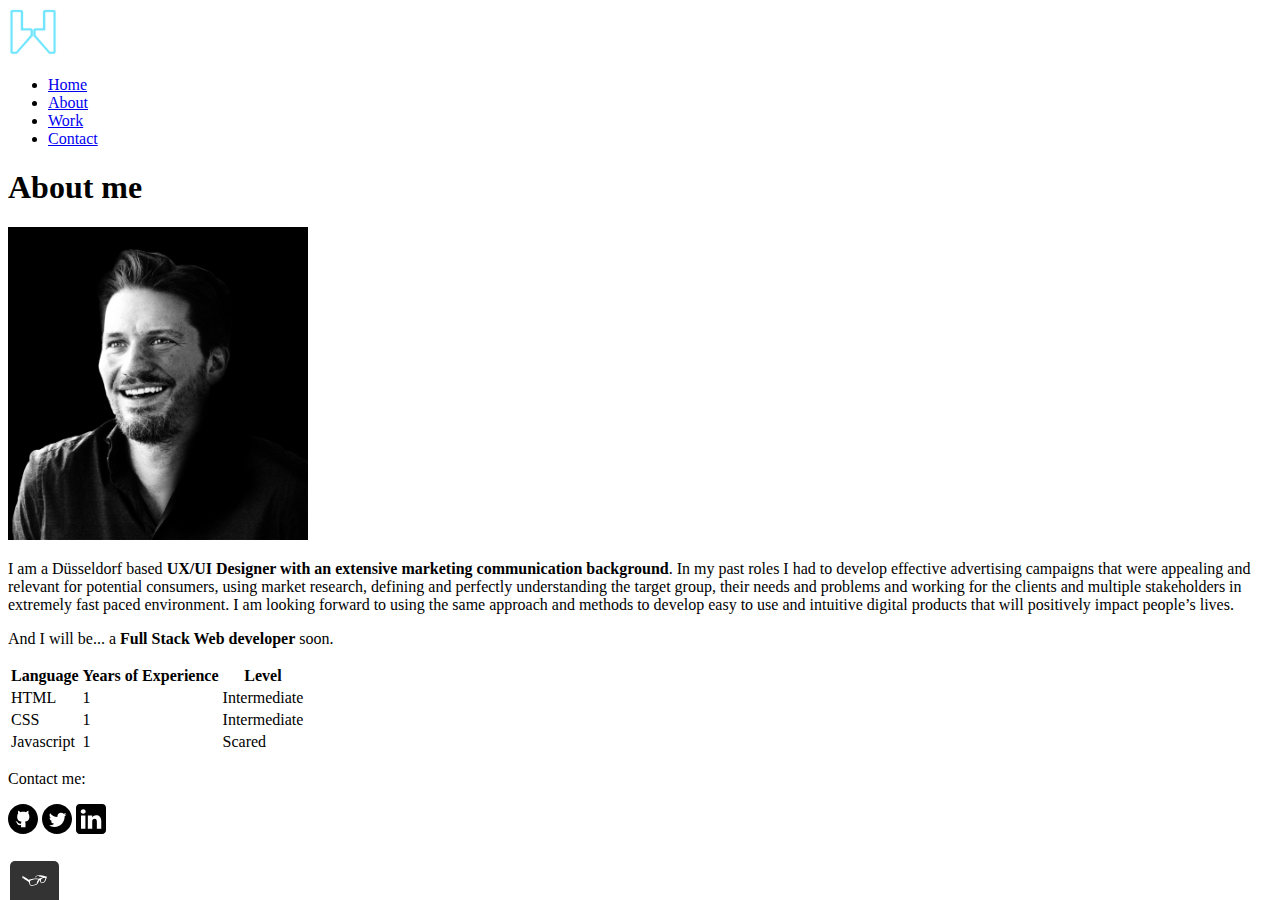
==== about.html @ d33e07f3 "css sheet" ====
<!DOCTYPE html>
<html lang="en" dir="ltr">

<head>
  <meta charset="utf-8">
  <link rel="stylesheet" type="txt/css" href="https://cdnjs.cloudflare.com/ajax/libs/normalize/8.0.1/normalize.min.css">
  <link rel="preconnect" href="https://fonts.gstatic.com" crossorigin>
  <link href="https://fonts.googleapis.com/css2?family=Manrope:wght@200;300;400;500;600;700;800&display=swap" rel="stylesheet">
  <link rel="shortcut icon" type="image/ico" href="img/favicon.ico">
  <link rel="stylesheet" type="txt/css" href="css/styles.css">
  <link rel="preconnect" href="https://fonts.googleapis.com">
  <title>About me</title>
</head>

<body>
  <header>
    <a href="index.html">
      <img src="img/logo-w.svg" width="50px" alt="wojtek's logo, click to home">
    </a>
    <nav>
      <ul role="menubar">
        <li role="presentation">
          <a href="#" role="menuitem">Home</a>
        </li>
        <li role="presentation">
          <a href="about.html" role="menuitem">About</a>
        </li>
        <li role="presentation">
          <a href="#">Work</a>
        </li>
        <li role="presentation">
          <a href="contact.html" role="menuitem">Contact</a>
        </li>
      </ul>
    </nav>
  </header>
  <main>
    <h1>About me</h1>
    <img src="img/profile@2.jpg" width=300px alt="wojtek's low key profilw picture">
    <p> I am a Düsseldorf based <b> UX/UI Designer with an extensive marketing communication background</b>. In my past roles I had to develop effective advertising campaigns that were appealing and
      relevant for potential
      consumers, using market research, defining and perfectly understanding the target group, their needs and problems and working for the clients and multiple stakeholders in extremely fast paced environment. I am looking forward to using
      the same approach and
      methods to develop easy to use and intuitive digital products that will positively impact people’s lives.
    </p>
    <p>And I will be... a <b>Full Stack Web developer</b> soon.</p>
    <table>
      <thead>
        <tr>
          <th>Language</th>
          <th>Years of Experience</th>
          <th>Level</th>
        </tr>
      </thead>
      <tbody>
        <tr>
          <td>HTML</td>
          <td>1</td>
          <td>Intermediate</td>
        </tr>
        <tr>
          <td>CSS</td>
          <td>1</td>
          <td>Intermediate</td>
        </tr>
        <tr>
          <td>Javascript</td>
          <td>1</td>
          <td>Scared</td>
        </tr>
      </tbody>
    </table>
  </main>
  <footer>
    <p>Contact me:</p>
    <a href="https://github.com/wojtek-lukowski" target="_blank"><svg width="30px" heigth="30px" enable-background="new 0 0 32 32" version="1.1" viewBox="0 0 32 32" xml:space="preserve" xmlns="http://www.w3.org/2000/svg"
        xmlns:xlink="http://www.w3.org/1999/xlink">
        <g id="OUTLINE_copy_2">
          <g>
            <path
              d="M16,0C7.163,0,0,7.163,0,16c0,8.837,7.164,16,16,16c8.837,0,16-7.163,16-16C32,7.163,24.837,0,16,0z M18.067,18.96    c0.333,0.289,0.592,1.308,0.592,1.776v4.144h-2.365h-2.368c0,0,0.007-1.405,0-2.368c-3.24,0.697-4.144-1.776-4.144-1.776    C9.19,19.552,8.598,18.96,8.598,18.96c-1.184-0.703,0-0.592,0-0.592c1.184,0,1.776,1.184,1.776,1.184    c1.039,1.764,2.888,1.48,3.552,1.184c0-0.592,0.259-1.487,0.592-1.776c-2.586-0.291-4.738-1.776-4.738-4.736    c0-2.96,0.594-3.552,1.186-4.144c-0.12-0.292-0.615-1.37,0.018-2.96c0,0,1.163,0,2.347,1.776c0.587-0.587,2.368-0.592,2.961-0.592    c0.591,0,2.373,0.005,2.959,0.592c1.184-1.776,2.35-1.776,2.35-1.776c0.633,1.59,0.138,2.668,0.018,2.96    c0.592,0.592,1.184,1.184,1.184,4.144C22.804,17.184,20.654,18.669,18.067,18.96z" />
          </g>
        </g>
      </svg></a>
    <a href="https://twitter.com/wojtek_lukowski" target="_blank"><svg width="30px" heigth="30px" style="fill-rule:evenodd;clip-rule:evenodd;stroke-linejoin:round;stroke-miterlimit:2;" version="1.1" viewBox="0 0 512 512" width="100%"
        xml:space="preserve" xmlns="http://www.w3.org/2000/svg" xmlns:serif="http://www.serif.com/" xmlns:xlink="http://www.w3.org/1999/xlink">
        <path
          d="M256,0c141.29,0 256,114.71 256,256c0,141.29 -114.71,256 -256,256c-141.29,0 -256,-114.71 -256,-256c0,-141.29 114.71,-256 256,-256Zm-45.091,392.158c113.283,0 175.224,-93.87 175.224,-175.223c0,-2.682 0,-5.364 -0.128,-7.919c12.005,-8.684 22.478,-19.54 30.779,-31.928c-10.983,4.853 -22.861,8.174 -35.377,9.706c12.772,-7.663 22.478,-19.668 27.076,-34.099c-11.878,7.024 -25.032,12.132 -39.081,14.942c-11.239,-12.005 -27.203,-19.412 -44.955,-19.412c-33.972,0 -61.558,27.586 -61.558,61.558c0,4.853 0.511,9.578 1.66,14.048c-51.213,-2.554 -96.552,-27.075 -126.947,-64.368c-5.237,9.068 -8.302,19.668 -8.302,30.907c0,21.328 10.856,40.23 27.459,51.213c-10.09,-0.255 -19.541,-3.065 -27.842,-7.662l0,0.766c0,29.885 21.2,54.661 49.425,60.409c-5.108,1.404 -10.6,2.171 -16.219,2.171c-3.96,0 -7.791,-0.383 -11.622,-1.15c7.79,24.521 30.523,42.274 57.471,42.784c-21.073,16.476 -47.637,26.31 -76.501,26.31c-4.981,0 -9.834,-0.256 -14.687,-0.894c26.948,17.624 59.387,27.841 94.125,27.841Z" />
      </svg></a>
    <a href="https://www.linkedin.com/in/wojciechlukowski/" target="_blank"><svg width="30px" heigth="30px" style="fill-rule:evenodd;clip-rule:evenodd;stroke-linejoin:round;stroke-miterlimit:2;" version="1.1" viewBox="0 0 512 512" width="100%"
        xml:space="preserve" xmlns="http://www.w3.org/2000/svg" xmlns:serif="http://www.serif.com/" xmlns:xlink="http://www.w3.org/1999/xlink">
        <path
          d="M449.446,0c34.525,0 62.554,28.03 62.554,62.554l0,386.892c0,34.524 -28.03,62.554 -62.554,62.554l-386.892,0c-34.524,0 -62.554,-28.03 -62.554,-62.554l0,-386.892c0,-34.524 28.029,-62.554 62.554,-62.554l386.892,0Zm-288.985,423.278l0,-225.717l-75.04,0l0,225.717l75.04,0Zm270.539,0l0,-129.439c0,-69.333 -37.018,-101.586 -86.381,-101.586c-39.804,0 -57.634,21.891 -67.617,37.266l0,-31.958l-75.021,0c0.995,21.181 0,225.717 0,225.717l75.02,0l0,-126.056c0,-6.748 0.486,-13.492 2.474,-18.315c5.414,-13.475 17.767,-27.434 38.494,-27.434c27.135,0 38.007,20.707 38.007,51.037l0,120.768l75.024,0Zm-307.552,-334.556c-25.674,0 -42.448,16.879 -42.448,39.002c0,21.658 16.264,39.002 41.455,39.002l0.484,0c26.165,0 42.452,-17.344 42.452,-39.002c-0.485,-22.092 -16.241,-38.954 -41.943,-39.002Z" />
  </footer>
  <script src="js/tota11y.min.js"></script>
</body>

</html>
---- css/styles.css ----
body {
  background-color: #0B192E;
  font-family: Manrope, sans-serif;
  font-size: 16px;
  font-weight: 300;
}
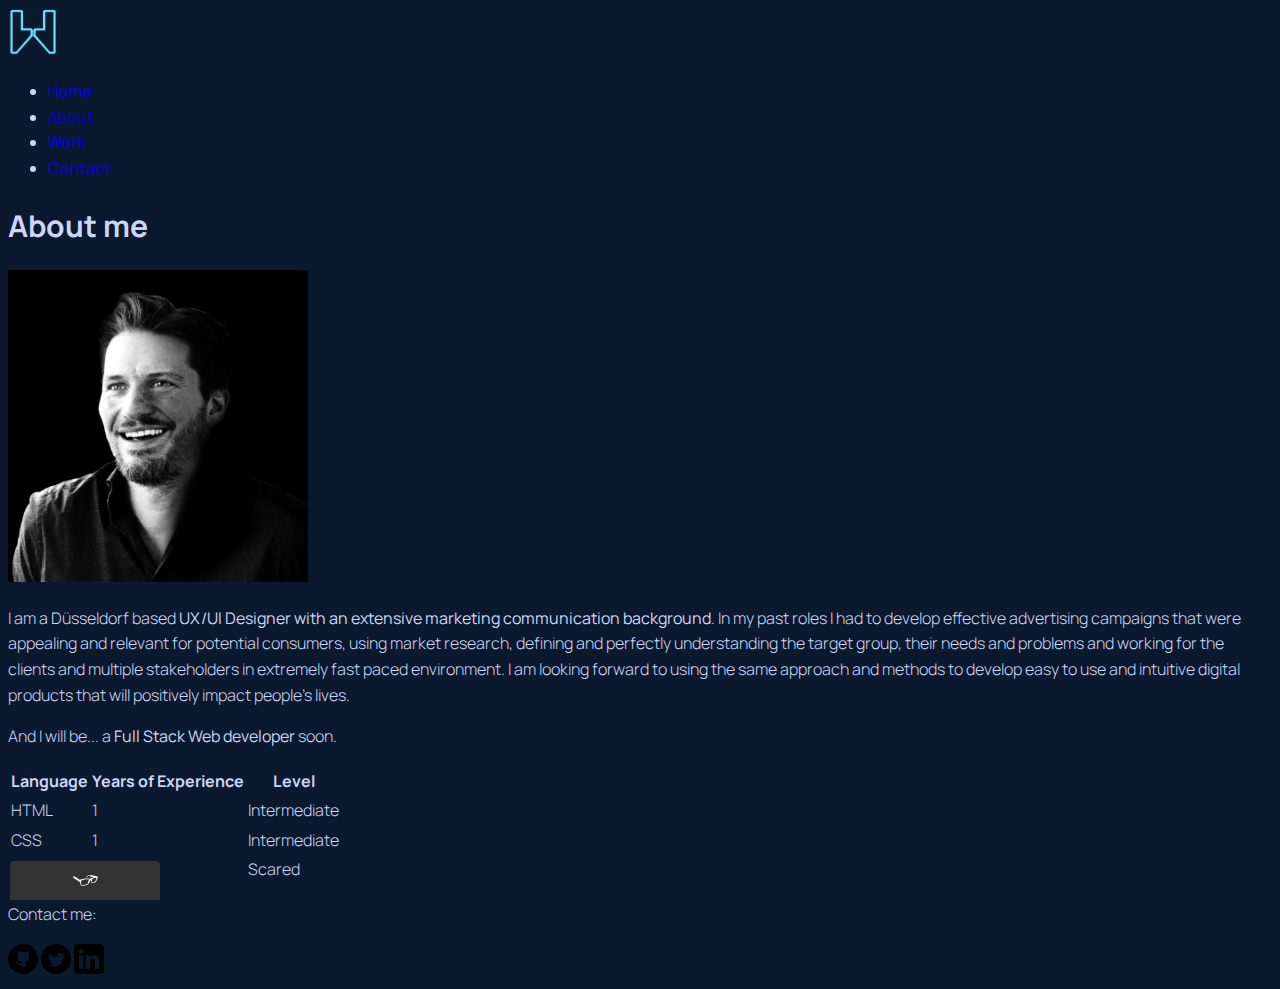
==== commit 58169fa1: "Task5" ====
--- a/about.html
+++ b/about.html
@@ -3,13 +3,12 @@
 
 <head>
   <meta charset="utf-8">
+  <title>Intro to Frontend Development</title>
   <link rel="stylesheet" type="txt/css" href="https://cdnjs.cloudflare.com/ajax/libs/normalize/8.0.1/normalize.min.css">
   <link rel="preconnect" href="https://fonts.gstatic.com" crossorigin>
   <link href="https://fonts.googleapis.com/css2?family=Manrope:wght@200;300;400;500;600;700;800&display=swap" rel="stylesheet">
   <link rel="shortcut icon" type="image/ico" href="img/favicon.ico">
-  <link rel="stylesheet" type="txt/css" href="css/styles.css">
-  <link rel="preconnect" href="https://fonts.googleapis.com">
-  <title>About me</title>
+  <link rel="stylesheet" href="css/style.css">
 </head>
 
 <body>
@@ -18,18 +17,18 @@
       <img src="img/logo-w.svg" width="50px" alt="wojtek's logo, click to home">
     </a>
     <nav>
-      <ul role="menubar">
+      <ul class="navigation-list" role="menubar">
         <li role="presentation">
-          <a href="#" role="menuitem">Home</a>
+          <a class="navigation-list_item" href="index.html" role="menuitem">Home</a>
         </li>
         <li role="presentation">
-          <a href="about.html" role="menuitem">About</a>
+          <a class="navigation-list_item navigation-list_item--active"href="about.html" role="menuitem">About</a>
         </li>
         <li role="presentation">
-          <a href="#">Work</a>
+          <a class="navigation-list_item"href="#">Work</a>
         </li>
         <li role="presentation">
-          <a href="contact.html" role="menuitem">Contact</a>
+          <a class="navigation-list_item"href="contact.html" role="menuitem">Contact</a>
         </li>
       </ul>
     </nav>
--- a/css/style.css
+++ b/css/style.css
@@ -0,0 +1,116 @@
+/*
+background: #0B192E;
+font: #CDD7F5;
+neon: #6CE4FE;
+*/
+
+body {
+  background-color: #0B192E;
+  font-family: Manrope, sans-serif;
+  font-size: 16px;
+  font-weight: 300;
+  line-height: 1.6;
+  color: #CDD7F5;
+}
+
+h1 {
+  font-size: 30px;
+  font-weight: 700;
+}
+
+h2 {
+  font-size: 24px;
+  font-weight: 600;
+}
+
+h3 {
+  font-size: 18px;
+  font-weight: 600;
+}
+
+a {
+  text-decoration: none;
+  font-weight: 500;
+}
+
+a:visited {
+  color: #CDD7F5;
+  text-decoration: none;
+}
+
+a:hover, a:focus {
+  color: #6CE4FE;
+  text-decoration: underline;
+  transition-duration: 0.2s;
+  transition-property: color;
+}
+
+a:active {
+  opacity: 80%;
+}
+
+button,
+button:visited {
+  font-family: 'Manrope', sans-serif;
+  font-size: 16px;
+  font-weight: 600;
+  min-width: 150px;
+  text-align: center;
+  color: #6CE4FE;
+  background-color: #0B192E;
+  padding: 10px;
+  border-radius: 3px;
+  border: 1px solid #6CE4FE;
+  transition-duration: 0.2s;
+  transition-property: opacity;
+}
+
+button:hover,
+button:focus,
+button.active {
+  background-color: #121F31;
+  opacity: 80%;
+  text-decoration: none;
+}
+
+.secondary_button {
+  color: #CDD7F5;
+  border: 1px solid #CDD7F5;
+}
+
+.navigation-list_item--active {
+  text-decoration: none;
+  opacity: 80%;
+}
+
+a.navigation-list_item--active {
+  text-decoration: none;
+}
+
+a.navigation-list_item--active:hover {
+color: #CDD7F5;
+opacity: 80%;
+}
+
+input, textarea {
+  font-family: 'Manrope', sans-serif;
+  font-size: 16px;
+  font-weight: 600;
+  min-width: 150px;
+  text-align: center;
+  color: #6CE4FE;
+  background-color: #0B192E;
+  padding: 10px;
+  border-radius: 3px;
+  border: 1px solid #6CE4FE;
+  transition-duration: 0.2s;
+  transition-property: opacity;
+}
+
+input, textarea:hover,
+input, textarea:focus,
+input, textarea.active {
+  background-color: #121F31;
+  opacity: 80%;
+  text-decoration: none;
+}
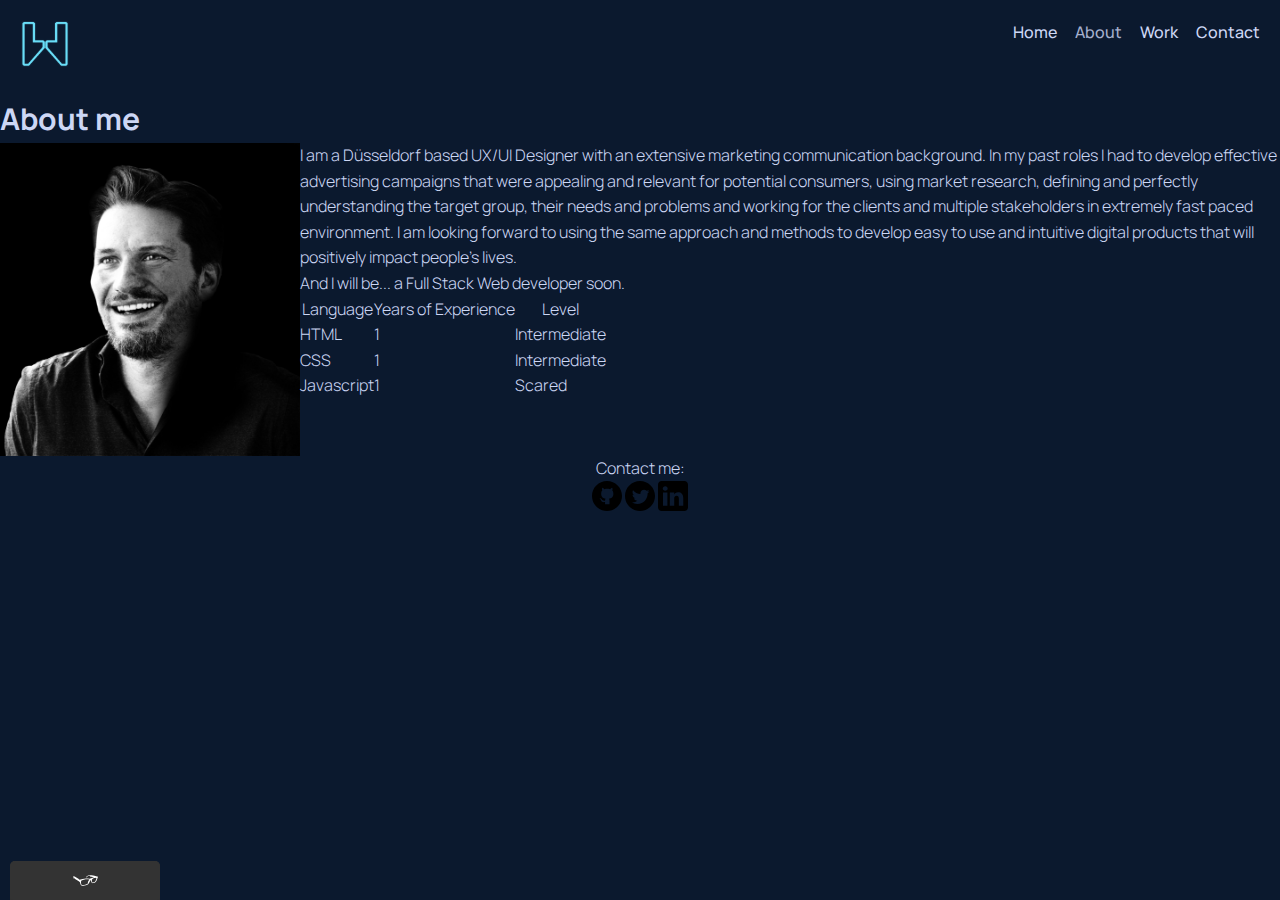
==== commit 2a2679a5: "task6" ====
--- a/about.html
+++ b/about.html
@@ -12,37 +12,37 @@
 </head>
 
 <body>
-  <header>
+  <header class="page-header">
     <a href="index.html">
-      <img src="img/logo-w.svg" width="50px" alt="wojtek's logo, click to home">
+      <img src="img/logo-w.svg" class="header-logo page-header_item" alt="wojtek's logo, click to home">
     </a>
-    <nav>
+    <nav class="page-header_item">
       <ul class="navigation-list" role="menubar">
         <li role="presentation">
           <a class="navigation-list_item" href="index.html" role="menuitem">Home</a>
         </li>
         <li role="presentation">
-          <a class="navigation-list_item navigation-list_item--active"href="about.html" role="menuitem">About</a>
+          <a class="navigation-list_item  navigation-list_item--active" href="about.html" role="menuitem">About</a>
         </li>
         <li role="presentation">
-          <a class="navigation-list_item"href="#">Work</a>
+          <a class="navigation-list_item" href="work.html">Work</a>
         </li>
         <li role="presentation">
-          <a class="navigation-list_item"href="contact.html" role="menuitem">Contact</a>
+          <a class="navigation-list_item" href="contact.html" role="menuitem">Contact</a>
         </li>
       </ul>
     </nav>
   </header>
   <main>
     <h1>About me</h1>
-    <img src="img/profile@2.jpg" width=300px alt="wojtek's low key profilw picture">
-    <p> I am a Düsseldorf based <b> UX/UI Designer with an extensive marketing communication background</b>. In my past roles I had to develop effective advertising campaigns that were appealing and
-      relevant for potential
-      consumers, using market research, defining and perfectly understanding the target group, their needs and problems and working for the clients and multiple stakeholders in extremely fast paced environment. I am looking forward to using
-      the same approach and
-      methods to develop easy to use and intuitive digital products that will positively impact people’s lives.
-    </p>
-    <p>And I will be... a <b>Full Stack Web developer</b> soon.</p>
+      <img src="img/profile@2.jpg" class="about-image" alt="wojtek's low key profile picture">
+        <p> I am a Düsseldorf based <b> UX/UI Designer with an extensive marketing communication background</b>. In my past roles I had to develop effective advertising campaigns that were appealing and
+          relevant for potential
+          consumers, using market research, defining and perfectly understanding the target group, their needs and problems and working for the clients and multiple stakeholders in extremely fast paced environment. I am looking forward to using
+          the same approach and
+          methods to develop easy to use and intuitive digital products that will positively impact people’s lives.
+        </p>
+        <p>And I will be... a <b>Full Stack Web developer</b> soon.</p>
     <table>
       <thead>
         <tr>
@@ -70,26 +70,29 @@
       </tbody>
     </table>
   </main>
-  <footer>
+  <footer class="page-footer">
     <p>Contact me:</p>
-    <a href="https://github.com/wojtek-lukowski" target="_blank"><svg width="30px" heigth="30px" enable-background="new 0 0 32 32" version="1.1" viewBox="0 0 32 32" xml:space="preserve" xmlns="http://www.w3.org/2000/svg"
-        xmlns:xlink="http://www.w3.org/1999/xlink">
-        <g id="OUTLINE_copy_2">
-          <g>
-            <path
-              d="M16,0C7.163,0,0,7.163,0,16c0,8.837,7.164,16,16,16c8.837,0,16-7.163,16-16C32,7.163,24.837,0,16,0z M18.067,18.96    c0.333,0.289,0.592,1.308,0.592,1.776v4.144h-2.365h-2.368c0,0,0.007-1.405,0-2.368c-3.24,0.697-4.144-1.776-4.144-1.776    C9.19,19.552,8.598,18.96,8.598,18.96c-1.184-0.703,0-0.592,0-0.592c1.184,0,1.776,1.184,1.776,1.184    c1.039,1.764,2.888,1.48,3.552,1.184c0-0.592,0.259-1.487,0.592-1.776c-2.586-0.291-4.738-1.776-4.738-4.736    c0-2.96,0.594-3.552,1.186-4.144c-0.12-0.292-0.615-1.37,0.018-2.96c0,0,1.163,0,2.347,1.776c0.587-0.587,2.368-0.592,2.961-0.592    c0.591,0,2.373,0.005,2.959,0.592c1.184-1.776,2.35-1.776,2.35-1.776c0.633,1.59,0.138,2.668,0.018,2.96    c0.592,0.592,1.184,1.184,1.184,4.144C22.804,17.184,20.654,18.669,18.067,18.96z" />
+    <div class="social-media">
+      <a href="https://github.com/wojtek-lukowski" target="_blank"><svg width="30px" heigth="30px" enable-background="new 0 0 32 32" version="1.1" viewBox="0 0 32 32" xml:space="preserve" xmlns="http://www.w3.org/2000/svg"
+          xmlns:xlink="http://www.w3.org/1999/xlink">
+          <g id="OUTLINE_copy_2">
+            <g>
+              <path
+                d="M16,0C7.163,0,0,7.163,0,16c0,8.837,7.164,16,16,16c8.837,0,16-7.163,16-16C32,7.163,24.837,0,16,0z M18.067,18.96    c0.333,0.289,0.592,1.308,0.592,1.776v4.144h-2.365h-2.368c0,0,0.007-1.405,0-2.368c-3.24,0.697-4.144-1.776-4.144-1.776    C9.19,19.552,8.598,18.96,8.598,18.96c-1.184-0.703,0-0.592,0-0.592c1.184,0,1.776,1.184,1.776,1.184    c1.039,1.764,2.888,1.48,3.552,1.184c0-0.592,0.259-1.487,0.592-1.776c-2.586-0.291-4.738-1.776-4.738-4.736    c0-2.96,0.594-3.552,1.186-4.144c-0.12-0.292-0.615-1.37,0.018-2.96c0,0,1.163,0,2.347,1.776c0.587-0.587,2.368-0.592,2.961-0.592    c0.591,0,2.373,0.005,2.959,0.592c1.184-1.776,2.35-1.776,2.35-1.776c0.633,1.59,0.138,2.668,0.018,2.96    c0.592,0.592,1.184,1.184,1.184,4.144C22.804,17.184,20.654,18.669,18.067,18.96z" />
+            </g>
           </g>
-        </g>
-      </svg></a>
-    <a href="https://twitter.com/wojtek_lukowski" target="_blank"><svg width="30px" heigth="30px" style="fill-rule:evenodd;clip-rule:evenodd;stroke-linejoin:round;stroke-miterlimit:2;" version="1.1" viewBox="0 0 512 512" width="100%"
-        xml:space="preserve" xmlns="http://www.w3.org/2000/svg" xmlns:serif="http://www.serif.com/" xmlns:xlink="http://www.w3.org/1999/xlink">
-        <path
-          d="M256,0c141.29,0 256,114.71 256,256c0,141.29 -114.71,256 -256,256c-141.29,0 -256,-114.71 -256,-256c0,-141.29 114.71,-256 256,-256Zm-45.091,392.158c113.283,0 175.224,-93.87 175.224,-175.223c0,-2.682 0,-5.364 -0.128,-7.919c12.005,-8.684 22.478,-19.54 30.779,-31.928c-10.983,4.853 -22.861,8.174 -35.377,9.706c12.772,-7.663 22.478,-19.668 27.076,-34.099c-11.878,7.024 -25.032,12.132 -39.081,14.942c-11.239,-12.005 -27.203,-19.412 -44.955,-19.412c-33.972,0 -61.558,27.586 -61.558,61.558c0,4.853 0.511,9.578 1.66,14.048c-51.213,-2.554 -96.552,-27.075 -126.947,-64.368c-5.237,9.068 -8.302,19.668 -8.302,30.907c0,21.328 10.856,40.23 27.459,51.213c-10.09,-0.255 -19.541,-3.065 -27.842,-7.662l0,0.766c0,29.885 21.2,54.661 49.425,60.409c-5.108,1.404 -10.6,2.171 -16.219,2.171c-3.96,0 -7.791,-0.383 -11.622,-1.15c7.79,24.521 30.523,42.274 57.471,42.784c-21.073,16.476 -47.637,26.31 -76.501,26.31c-4.981,0 -9.834,-0.256 -14.687,-0.894c26.948,17.624 59.387,27.841 94.125,27.841Z" />
-      </svg></a>
-    <a href="https://www.linkedin.com/in/wojciechlukowski/" target="_blank"><svg width="30px" heigth="30px" style="fill-rule:evenodd;clip-rule:evenodd;stroke-linejoin:round;stroke-miterlimit:2;" version="1.1" viewBox="0 0 512 512" width="100%"
-        xml:space="preserve" xmlns="http://www.w3.org/2000/svg" xmlns:serif="http://www.serif.com/" xmlns:xlink="http://www.w3.org/1999/xlink">
-        <path
-          d="M449.446,0c34.525,0 62.554,28.03 62.554,62.554l0,386.892c0,34.524 -28.03,62.554 -62.554,62.554l-386.892,0c-34.524,0 -62.554,-28.03 -62.554,-62.554l0,-386.892c0,-34.524 28.029,-62.554 62.554,-62.554l386.892,0Zm-288.985,423.278l0,-225.717l-75.04,0l0,225.717l75.04,0Zm270.539,0l0,-129.439c0,-69.333 -37.018,-101.586 -86.381,-101.586c-39.804,0 -57.634,21.891 -67.617,37.266l0,-31.958l-75.021,0c0.995,21.181 0,225.717 0,225.717l75.02,0l0,-126.056c0,-6.748 0.486,-13.492 2.474,-18.315c5.414,-13.475 17.767,-27.434 38.494,-27.434c27.135,0 38.007,20.707 38.007,51.037l0,120.768l75.024,0Zm-307.552,-334.556c-25.674,0 -42.448,16.879 -42.448,39.002c0,21.658 16.264,39.002 41.455,39.002l0.484,0c26.165,0 42.452,-17.344 42.452,-39.002c-0.485,-22.092 -16.241,-38.954 -41.943,-39.002Z" />
+        </svg></a>
+      <a href="https://twitter.com/wojtek_lukowski" target="_blank"><svg width="30px" heigth="30px" style="fill-rule:evenodd;clip-rule:evenodd;stroke-linejoin:round;stroke-miterlimit:2;" version="1.1" viewBox="0 0 512 512" width="100%"
+          xml:space="preserve" xmlns="http://www.w3.org/2000/svg" xmlns:serif="http://www.serif.com/" xmlns:xlink="http://www.w3.org/1999/xlink">
+          <path
+            d="M256,0c141.29,0 256,114.71 256,256c0,141.29 -114.71,256 -256,256c-141.29,0 -256,-114.71 -256,-256c0,-141.29 114.71,-256 256,-256Zm-45.091,392.158c113.283,0 175.224,-93.87 175.224,-175.223c0,-2.682 0,-5.364 -0.128,-7.919c12.005,-8.684 22.478,-19.54 30.779,-31.928c-10.983,4.853 -22.861,8.174 -35.377,9.706c12.772,-7.663 22.478,-19.668 27.076,-34.099c-11.878,7.024 -25.032,12.132 -39.081,14.942c-11.239,-12.005 -27.203,-19.412 -44.955,-19.412c-33.972,0 -61.558,27.586 -61.558,61.558c0,4.853 0.511,9.578 1.66,14.048c-51.213,-2.554 -96.552,-27.075 -126.947,-64.368c-5.237,9.068 -8.302,19.668 -8.302,30.907c0,21.328 10.856,40.23 27.459,51.213c-10.09,-0.255 -19.541,-3.065 -27.842,-7.662l0,0.766c0,29.885 21.2,54.661 49.425,60.409c-5.108,1.404 -10.6,2.171 -16.219,2.171c-3.96,0 -7.791,-0.383 -11.622,-1.15c7.79,24.521 30.523,42.274 57.471,42.784c-21.073,16.476 -47.637,26.31 -76.501,26.31c-4.981,0 -9.834,-0.256 -14.687,-0.894c26.948,17.624 59.387,27.841 94.125,27.841Z" />
+        </svg></a>
+      <a href="https://www.linkedin.com/in/wojciechlukowski/" target="_blank"><svg width="30px" heigth="30px" style="fill-rule:evenodd;clip-rule:evenodd;stroke-linejoin:round;stroke-miterlimit:2;" version="1.1" viewBox="0 0 512 512" width="100%"
+          xml:space="preserve" xmlns="http://www.w3.org/2000/svg" xmlns:serif="http://www.serif.com/" xmlns:xlink="http://www.w3.org/1999/xlink">
+          <path
+            d="M449.446,0c34.525,0 62.554,28.03 62.554,62.554l0,386.892c0,34.524 -28.03,62.554 -62.554,62.554l-386.892,0c-34.524,0 -62.554,-28.03 -62.554,-62.554l0,-386.892c0,-34.524 28.029,-62.554 62.554,-62.554l386.892,0Zm-288.985,423.278l0,-225.717l-75.04,0l0,225.717l75.04,0Zm270.539,0l0,-129.439c0,-69.333 -37.018,-101.586 -86.381,-101.586c-39.804,0 -57.634,21.891 -67.617,37.266l0,-31.958l-75.021,0c0.995,21.181 0,225.717 0,225.717l75.02,0l0,-126.056c0,-6.748 0.486,-13.492 2.474,-18.315c5.414,-13.475 17.767,-27.434 38.494,-27.434c27.135,0 38.007,20.707 38.007,51.037l0,120.768l75.024,0Zm-307.552,-334.556c-25.674,0 -42.448,16.879 -42.448,39.002c0,21.658 16.264,39.002 41.455,39.002l0.484,0c26.165,0 42.452,-17.344 42.452,-39.002c-0.485,-22.092 -16.241,-38.954 -41.943,-39.002Z" />
+        </svg></a>
+    </div>
   </footer>
   <script src="js/tota11y.min.js"></script>
 </body>
--- a/css/style.css
+++ b/css/style.css
@@ -1,9 +1,65 @@
 /*
 background: #0B192E;
 font: #CDD7F5;
-neon: #6CE4FE;
+blue: #6CE4FE;
+green: #64ffda;
 */
-
+/* css reset */
+html, body, div, span, applet, object, iframe,
+h1, h2, h3, h4, h5, h6, p, blockquote, pre,
+a, abbr, acronym, address, big, cite, code,
+del, dfn, em, img, ins, kbd, q, s, samp,
+small, strike, strong, sub, sup, tt, var,
+b, u, i, center,
+dl, dt, dd, ol, ul, li,
+fieldset, form, label, legend,
+table, caption, tbody, tfoot, thead, tr, th, td,
+article, aside, canvas, details, embed,
+figure, figcaption, footer, header, hgroup,
+menu, nav, output, ruby, section, summary,
+time, mark, audio, video {
+  margin: 0;
+  padding: 0;
+  border: 0;
+  font-size: 100%;
+  font: inherit;
+  vertical-align: baseline;
+}
+
+/* HTML5 display-role reset for older browsers */
+article, aside, details, figcaption, figure,
+footer, header, hgroup, menu, nav, section {
+  display: block;
+}
+
+* {
+  box-sizing: border-box;
+}
+
+body {
+  line-height: 1;
+}
+
+ol, ul {
+  list-style: none;
+}
+
+blockquote, q {
+  quotes: none;
+}
+
+blockquote:before, blockquote:after,
+q:before, q:after {
+  content: '';
+  content: none;
+}
+
+table {
+  border-collapse: collapse;
+  border-spacing: 0;
+}
+
+/* end of css reset */
 body {
   background-color: #0B192E;
   font-family: Manrope, sans-serif;
@@ -29,8 +85,9 @@
 }
 
 a {
-  text-decoration: none;
+
   font-weight: 500;
+  color: #CDD7F5;
 }
 
 a:visited {
@@ -78,6 +135,10 @@
   border: 1px solid #CDD7F5;
 }
 
+a.navigation-list_item {
+  text-decoration: none;
+}
+
 .navigation-list_item--active {
   text-decoration: none;
   opacity: 80%;
@@ -88,8 +149,8 @@
 }
 
 a.navigation-list_item--active:hover {
-color: #CDD7F5;
-opacity: 80%;
+  color: #CDD7F5;
+  opacity: 80%;
 }
 
 input, textarea {
@@ -114,3 +175,85 @@
   opacity: 80%;
   text-decoration: none;
 }
+
+.about-image {
+  width: 300px;
+  height: auto;
+  float: left;
+}
+
+.profile-img {
+  float: left;
+  margin-right: 40px;
+  width: 200px;
+  border-radius: 50%;
+}
+
+.page-footer {
+  clear: both;
+  display: flex;
+  flex-direction: column;
+  text-align: center;
+}
+
+.header-logo {
+  width: 50px;
+}
+
+.profile {
+  max-width: 800px;
+  margin: 0 auto;
+}
+
+.page-header {
+  display: flex;
+  width: 100%;
+  max-width: 1600px;
+  margin: 0 auto;
+  padding: 20px;
+}
+
+.page-header_item {
+  flex: 0 1 200px;
+}
+
+.page-header_item:last-child {
+  flex-grow: 1;
+  text-align: right;
+}
+
+.navigation-list {
+  list-style-type: none;
+}
+
+.navigation-list li {
+  display: inline-block;
+  margin-left: 15px;
+}
+
+.grid_item {
+  display: inline-block;
+  width: 33%;
+}
+
+@supports (display: grid) {
+.grid {
+  display: grid;
+  grid-template-columns: 1fr 1fr 1fr;
+  grid-gap: 20px;
+}
+
+.grid_item {
+background-color: #233043;
+width: auto;
+min-height: auto;
+margin: 0;
+}
+
+.grid_item:last-child {
+  grid-column-start: 3;
+  grid-column-end: 3;
+  grid-row-start: 1;
+  grid-row-end: 3;
+}
+}
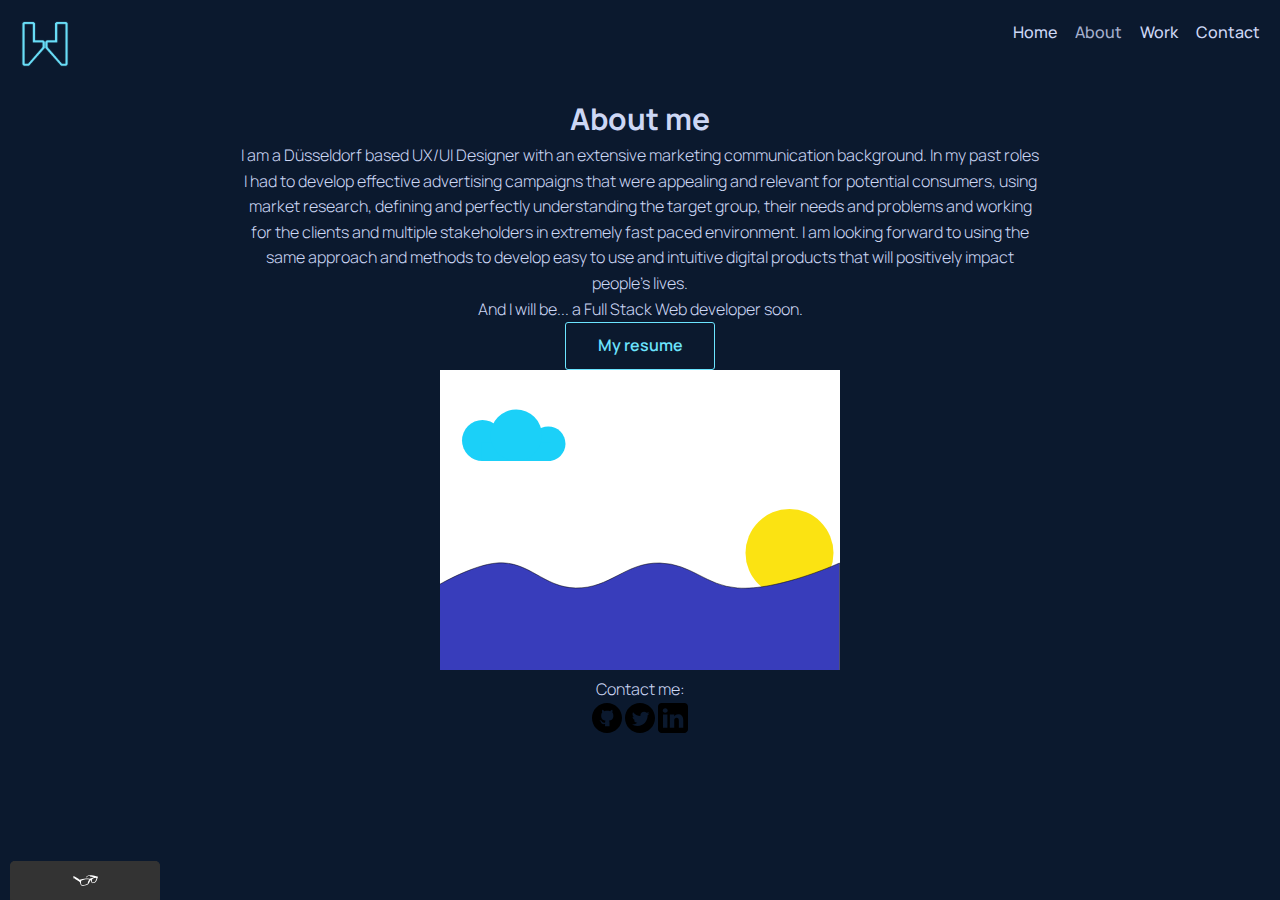
==== commit bf9e3b07: "task7" ====
--- a/about.html
+++ b/about.html
@@ -3,6 +3,7 @@
 
 <head>
   <meta charset="utf-8">
+  <meta name="viewport" content="width=device-width, initial-scale=1">
   <title>Intro to Frontend Development</title>
   <link rel="stylesheet" type="txt/css" href="https://cdnjs.cloudflare.com/ajax/libs/normalize/8.0.1/normalize.min.css">
   <link rel="preconnect" href="https://fonts.gstatic.com" crossorigin>
@@ -34,16 +35,18 @@
     </nav>
   </header>
   <main>
-    <h1>About me</h1>
-      <img src="img/profile@2.jpg" class="about-image" alt="wojtek's low key profile picture">
-        <p> I am a Düsseldorf based <b> UX/UI Designer with an extensive marketing communication background</b>. In my past roles I had to develop effective advertising campaigns that were appealing and
-          relevant for potential
-          consumers, using market research, defining and perfectly understanding the target group, their needs and problems and working for the clients and multiple stakeholders in extremely fast paced environment. I am looking forward to using
-          the same approach and
-          methods to develop easy to use and intuitive digital products that will positively impact people’s lives.
-        </p>
-        <p>And I will be... a <b>Full Stack Web developer</b> soon.</p>
-    <table>
+    <div class="centered">
+      <h1>About me</h1>
+      <!--  <img src="img/profile@2.jpg" class="about-image" alt="wojtek's low key profile picture"> -->
+      <p> I am a Düsseldorf based <b> UX/UI Designer with an extensive marketing communication background</b>. In my past roles I had to develop effective advertising campaigns that were appealing and
+        relevant for potential
+        consumers, using market research, defining and perfectly understanding the target group, their needs and problems and working for the clients and multiple stakeholders in extremely fast paced environment. I am looking forward to using
+        the same approach and
+        methods to develop easy to use and intuitive digital products that will positively impact people’s lives.
+      </p>
+      <p>And I will be... a <b>Full Stack Web developer</b> soon.</p>
+      <a href="files/cv.pdf" class="button" target="_blank">My resume</a>
+      <!-- <table>
       <thead>
         <tr>
           <th>Language</th>
@@ -68,7 +71,32 @@
           <td>Scared</td>
         </tr>
       </tbody>
-    </table>
+    </table> -->
+      <div class="animation">
+        <svg width="50%" height="auto" viewBox="0 0 800 600" fill="none" xmlns="http://www.w3.org/2000/svg">
+          <g clip-path="url(#clip0)">
+            <rect width="800" height="600" fill="white" />
+            <path class="peryskop"
+              d="M668 317C668 323.776 666.57 329.862 664.305 334.216C662.015 338.62 659.028 341 656 341C652.972 341 649.985 338.62 647.695 334.216C645.43 329.862 644 323.776 644 317C644 310.224 645.43 304.138 647.695 299.784C649.985 295.38 652.972 293 656 293C659.028 293 662.015 295.38 664.305 299.784C666.57 304.138 668 310.224 668 317Z"
+              fill="#FBE312" stroke="black" stroke-width="2" />
+            <path class="peryskop" d="M656 292H742V480" stroke="black" stroke-width="2" />
+            <path class="peryskop" d="M655 342H706V480" stroke="black" stroke-width="2" />
+            <circle class="cloud" cx="85" cy="141" r="41" fill="#1BD0F8" />
+            <circle class="cloud" cx="216.5" cy="147.5" r="34.5" fill="#1BD0F8" />
+            <rect class="cloud" x="83" y="145" width="139" height="37" fill="#1BD0F8" />
+            <circle class="cloud" cx="152.5" cy="130.5" r="51.5" fill="#1BD0F8" />
+            <circle class="sun" cx="699" cy="366" r="88" fill="#FBE312" />
+            <path class="water" d="M114 386C66.1885 389.604 -1 429 -1 429V603H799V386C799 386 676.814 441.875 595 436C531.561 431.445 503.584 387.551 440 386C371.194 384.321 339.812 437.422 271 436C206.667 434.67 178.164 381.164 114 386Z"
+              fill="#383DBB" stroke="black" />
+          </g>
+          <defs>
+            <clipPath id="clip0">
+              <rect width="800" height="600" fill="white" />
+            </clipPath>
+          </defs>
+        </svg>
+      </div>
+    </div>
   </main>
   <footer class="page-footer">
     <p>Contact me:</p>
--- a/css/style.css
+++ b/css/style.css
@@ -84,22 +84,17 @@
   font-weight: 600;
 }
 
-a {
-
+a, a:visited {
   font-weight: 500;
   color: #CDD7F5;
-}
-
-a:visited {
-  color: #CDD7F5;
-  text-decoration: none;
+  text-decoration: none;
+  transition-duration: .5s;
+  transition-property: color;
 }
 
 a:hover, a:focus {
   color: #6CE4FE;
   text-decoration: underline;
-  transition-duration: 0.2s;
-  transition-property: color;
 }
 
 a:active {
@@ -107,36 +102,47 @@
 }
 
 button,
-button:visited {
+button:visited,
+.button,
+.button:visited {
+  display: inline-block;
   font-family: 'Manrope', sans-serif;
   font-size: 16px;
   font-weight: 600;
   min-width: 150px;
   text-align: center;
   color: #6CE4FE;
-  background-color: #0B192E;
+  text-decoration: none;
+  background-color: transparent;
   padding: 10px;
   border-radius: 3px;
   border: 1px solid #6CE4FE;
-  transition-duration: 0.2s;
-  transition-property: opacity;
+  transition: .5s opacity;
 }
 
 button:hover,
 button:focus,
-button.active {
-  background-color: #121F31;
-  opacity: 80%;
-  text-decoration: none;
+button.active,
+.button:hover,
+.button:focus,
+.button.active {
+  opacity: 80%;
+  text-decoration: none;
+  cursor: pointer;
 }
 
 .secondary_button {
   color: #CDD7F5;
   border: 1px solid #CDD7F5;
+  display: inline-block;
 }
 
 a.navigation-list_item {
   text-decoration: none;
+}
+
+a.navigation-list_item:hover {
+  text-decoration: underline;
 }
 
 .navigation-list_item--active {
@@ -151,6 +157,7 @@
 a.navigation-list_item--active:hover {
   color: #CDD7F5;
   opacity: 80%;
+  text-decoration: none;
 }
 
 input, textarea {
@@ -197,7 +204,15 @@
 }
 
 .header-logo {
-  width: 50px;
+  max-width: 50px;
+  transition-property: transform;
+  transition-property: opacity;
+}
+
+.header-logo:hover {
+  opacity: 80%;
+  transform: rotate(2deg);
+  transition-duration: 0.2s;
 }
 
 .profile {
@@ -236,24 +251,162 @@
   width: 33%;
 }
 
+.centered {
+  text-align: center;
+  max-width: 800px;
+  margin: 0 auto;
+}
+
+@keyframes color-change {
+  0% {
+    fill: #1BD0F8;
+  }
+
+  25% {
+    fill: #06195F;
+  }
+
+  50% {
+    fill: #37065F;
+  }
+
+  75% {
+    fill: #0DBC34;
+  }
+
+  100% {
+    fill: #EDD70D;
+  }
+}
+
+.cloud {
+  animation-duration: 10s;
+  animation-name: color-change;
+  animation-iteration-count: infinite;
+  animation-direction: alternate;
+  animation-timing-function: linear;
+}
+
+@keyframes observe {
+  from {
+    transform: translate(0 0);
+  }
+
+  to {
+    transform: translate(0, 0);
+  }
+
+  to {
+    transform: translate(-600px, 0);
+  }
+}
+
+.peryskop {
+  animation-duration: 30s;
+  animation-name: observe;
+  animation-direction: alternate;
+  animation-timing-function: linear;
+  animation-iteration-count: infinite;
+}
+
+@keyframes sunrise {
+  from {
+    transform: translate(0 0);
+  }
+
+  to {
+    transform: translate(0, -275px);
+  }
+}
+
+.sun {
+  animation-duration: 25s;
+  animation-name: sunrise;
+  animation-iteration-count: infinite;
+  animation-direction: alternate;
+  animation-timing-function: linear;
+}
+
+@keyframes water-change {
+  from {
+    fill: #383DBB;
+  }
+
+  to {
+    fill: #166658;
+  }
+}
+
+.water {
+  animation-duration: 20s;
+  animation-name: water-change;
+  animation-iteration-count: infinite;
+  animation-direction: alternate;
+  animation-timing-function: linear;
+}
+
+@keyframes entry {
+  0% {
+    left: 100%;
+  }
+
+  70% {
+    left: -10%;
+  }
+
+  100% {
+    left: 0%;
+  }
+}
+
+#welcome {
+  animation-name: entry;
+  animation-duration: 0.5s;
+  animation-fill-mode: forwards;
+  position: relative;
+}
+
 @supports (display: grid) {
-.grid {
-  display: grid;
-  grid-template-columns: 1fr 1fr 1fr;
-  grid-gap: 20px;
-}
-
-.grid_item {
-background-color: #233043;
-width: auto;
-min-height: auto;
-margin: 0;
-}
-
-.grid_item:last-child {
-  grid-column-start: 3;
-  grid-column-end: 3;
-  grid-row-start: 1;
-  grid-row-end: 3;
-}
-}
+  .grid {
+    display: grid;
+    grid-template-columns: 1fr 1fr 1fr;
+    grid-gap: 20px;
+  }
+
+  .grid_item {
+    background-color: #233043;
+    width: auto;
+    min-height: auto;
+    margin: 0;
+  }
+
+  .grid_item:last-child {
+    grid-column-start: 3;
+    grid-column-end: 3;
+    grid-row-start: 1;
+    grid-row-end: 3;
+  }
+}
+
+@media all and (max-width: 750px) {
+  .grid {
+    grid-template-columns: 1fr 1fr;
+    grid-gap: 15px;
+  }
+
+  .grid_item:last-child {
+    grid-column: auto / auto;
+    grid-row: auto / auto;
+  }
+}
+
+@media all and (max-width: 500px) {
+  .grid {
+    grid-template-columns: 1fr;
+    grid-gap: 10px;
+  }
+
+  h1 {
+    font-size: 22px;
+  }
+}
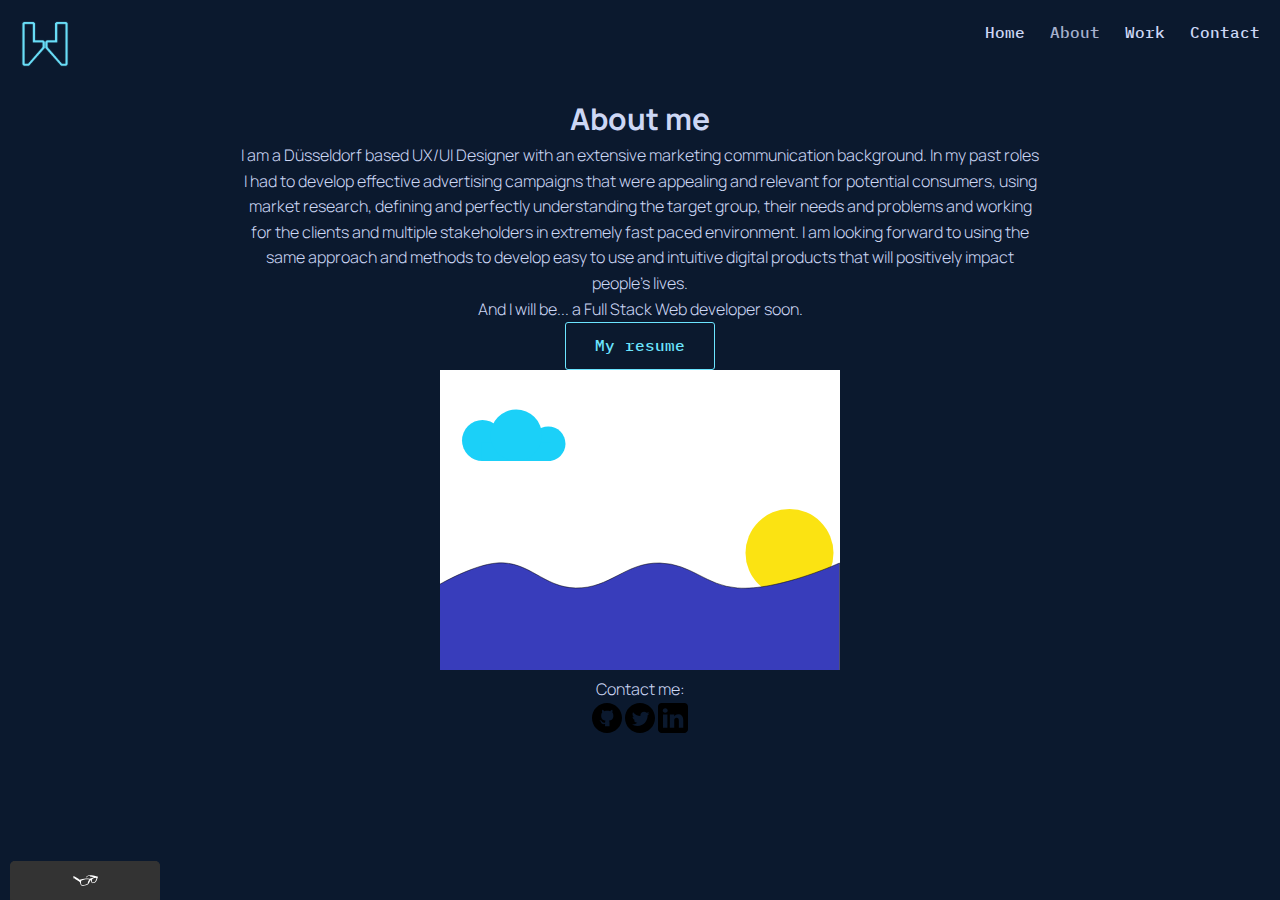
==== commit dbb85ac7: "inbetween" ====
--- a/about.html
+++ b/about.html
@@ -8,6 +8,9 @@
   <link rel="stylesheet" type="txt/css" href="https://cdnjs.cloudflare.com/ajax/libs/normalize/8.0.1/normalize.min.css">
   <link rel="preconnect" href="https://fonts.gstatic.com" crossorigin>
   <link href="https://fonts.googleapis.com/css2?family=Manrope:wght@200;300;400;500;600;700;800&display=swap" rel="stylesheet">
+  <link rel="preconnect" href="https://fonts.googleapis.com">
+  <link rel="preconnect" href="https://fonts.gstatic.com" crossorigin>
+  <link href="https://fonts.googleapis.com/css2?family=IBM+Plex+Mono:wght@300&display=swap" rel="stylesheet">
   <link rel="shortcut icon" type="image/ico" href="img/favicon.ico">
   <link rel="stylesheet" href="css/style.css">
 </head>
--- a/css/style.css
+++ b/css/style.css
@@ -58,8 +58,8 @@
   border-collapse: collapse;
   border-spacing: 0;
 }
-
 /* end of css reset */
+
 body {
   background-color: #0B192E;
   font-family: Manrope, sans-serif;
@@ -88,17 +88,12 @@
   font-weight: 500;
   color: #CDD7F5;
   text-decoration: none;
-  transition-duration: .5s;
-  transition-property: color;
-}
-
-a:hover, a:focus {
+  transition: color .2s, text-decoration .2s;
+}
+
+a:hover, a:focus, a:active {
   color: #6CE4FE;
   text-decoration: underline;
-}
-
-a:active {
-  opacity: 80%;
 }
 
 button,
@@ -106,9 +101,8 @@
 .button,
 .button:visited {
   display: inline-block;
-  font-family: 'Manrope', sans-serif;
+  font-family: 'IBM Plex Mono', sans-serif;
   font-size: 16px;
-  font-weight: 600;
   min-width: 150px;
   text-align: center;
   color: #6CE4FE;
@@ -117,7 +111,7 @@
   padding: 10px;
   border-radius: 3px;
   border: 1px solid #6CE4FE;
-  transition: .5s opacity;
+  transition: background-color .2s;
 }
 
 button:hover,
@@ -126,7 +120,7 @@
 .button:hover,
 .button:focus,
 .button.active {
-  opacity: 80%;
+  background-color: #233043;
   text-decoration: none;
   cursor: pointer;
 }
@@ -135,6 +129,9 @@
   color: #CDD7F5;
   border: 1px solid #CDD7F5;
   display: inline-block;
+}
+nav {
+  font-family: 'IBM Plex Mono', sans-serif;
 }
 
 a.navigation-list_item {
@@ -205,13 +202,11 @@
 
 .header-logo {
   max-width: 50px;
-  transition-property: transform;
-  transition-property: opacity;
+  transition: transform .2s;
 }
 
 .header-logo:hover {
-  opacity: 80%;
-  transform: rotate(2deg);
+  transform: rotate(5deg);
   transition-duration: 0.2s;
 }
 
@@ -246,11 +241,6 @@
   margin-left: 15px;
 }
 
-.grid_item {
-  display: inline-block;
-  width: 33%;
-}
-
 .centered {
   text-align: center;
   max-width: 800px;
@@ -366,6 +356,11 @@
   position: relative;
 }
 
+.grid_item {
+  display: inline-block;
+  width: 33%;
+}
+
 @supports (display: grid) {
   .grid {
     display: grid;
@@ -374,7 +369,7 @@
   }
 
   .grid_item {
-    background-color: #233043;
+    background-color: #081220;
     width: auto;
     min-height: auto;
     margin: 0;
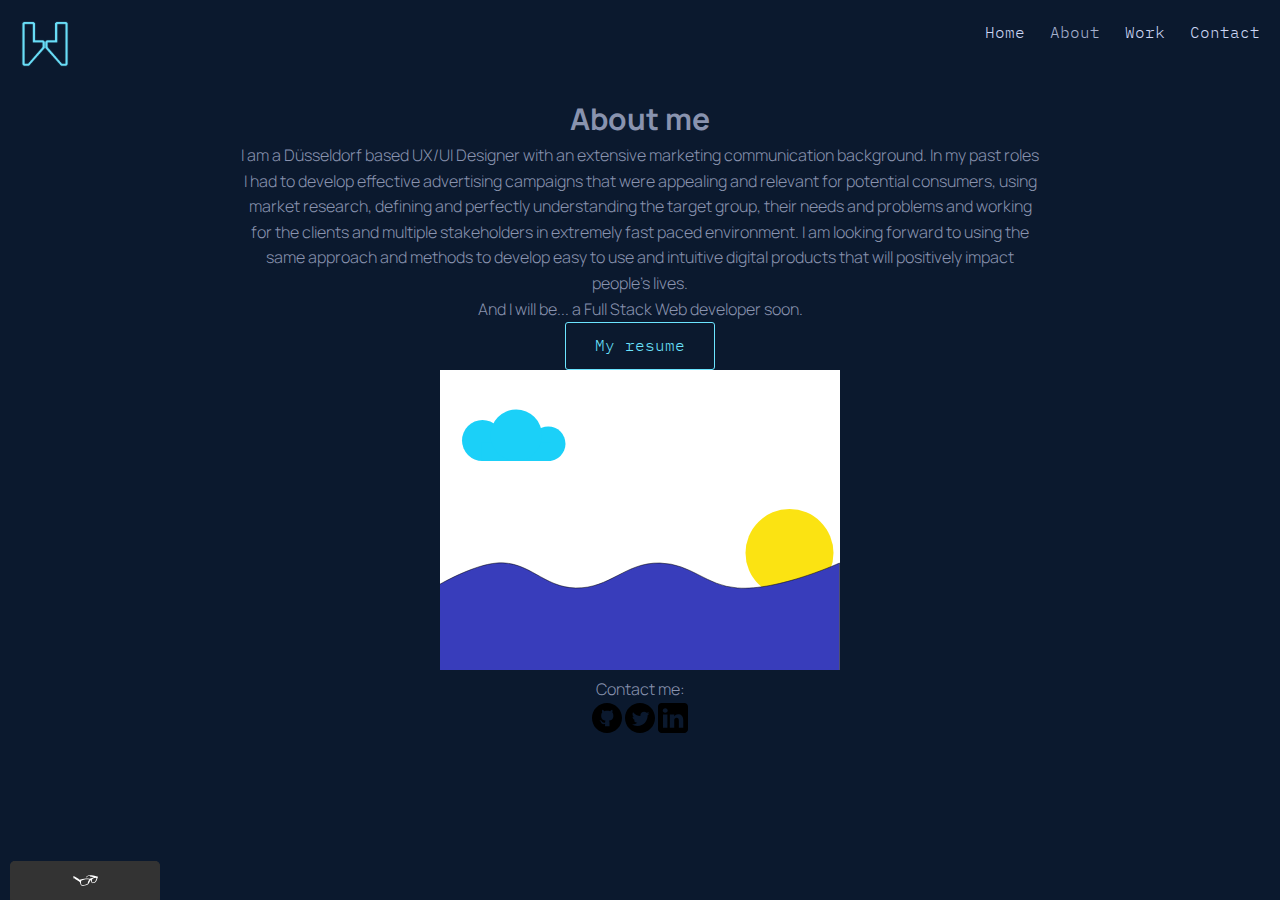
==== commit 6d3d21e4: "Task8" ====
--- a/about.html
+++ b/about.html
@@ -12,7 +12,7 @@
   <link rel="preconnect" href="https://fonts.gstatic.com" crossorigin>
   <link href="https://fonts.googleapis.com/css2?family=IBM+Plex+Mono:wght@300&display=swap" rel="stylesheet">
   <link rel="shortcut icon" type="image/ico" href="img/favicon.ico">
-  <link rel="stylesheet" href="css/style.css">
+  <link rel="stylesheet" href="css/style.production.css">
 </head>
 
 <body>
--- a/css/style.production.css
+++ b/css/style.production.css
@@ -0,0 +1,681 @@
+/*
+* Prefixed by https://autoprefixer.github.io
+* PostCSS: v7.0.29,
+* Autoprefixer: v9.7.6
+* Browsers: last 4 version
+*/
+
+/* css reset */
+html, body, div, span, applet, object, iframe,
+h1, h2, h3, h4, h5, h6, p, blockquote, pre,
+a, abbr, acronym, address, big, cite, code,
+del, dfn, em, img, ins, kbd, q, s, samp,
+small, strike, strong, sub, sup, tt, var,
+b, u, i, center,
+dl, dt, dd, ol, ul, li,
+fieldset, form, label, legend,
+table, caption, tbody, tfoot, thead, tr, th, td,
+article, aside, canvas, details, embed,
+figure, figcaption, footer, header, hgroup,
+menu, nav, output, ruby, section, summary,
+time, mark, audio, video {
+  margin: 0;
+  padding: 0;
+  border: 0;
+  font-size: 100%;
+  font: inherit;
+  vertical-align: baseline;
+}
+
+/* HTML5 display-role reset for older browsers */
+article, aside, details, figcaption, figure,
+footer, header, hgroup, menu, nav, section {
+  display: block;
+}
+
+* {
+  -webkit-box-sizing: border-box;
+          box-sizing: border-box;
+}
+
+body {
+  line-height: 1;
+}
+
+ol, ul {
+  list-style: none;
+}
+
+blockquote, q {
+  quotes: none;
+}
+
+blockquote:before, blockquote:after,
+q:before, q:after {
+  content: '';
+  content: none;
+}
+
+table {
+  border-collapse: collapse;
+  border-spacing: 0;
+}
+/* end of css reset */
+
+body {
+  background-color: #0B192E;
+  font-family: 'Manrope', sans-serif;
+  font-size: 16px;
+  font-weight: 300;
+  line-height: 1.6;
+  color: #8993AF;
+}
+
+h1 {
+  font-size: 30px;
+  font-weight: 700;
+}
+
+h2 {
+  font-size: 24px;
+  font-weight: 600;
+}
+
+h3 {
+  font-size: 18px;
+  font-weight: 600;
+}
+
+.light-grey {
+  color: #CDD7F5;
+}
+
+a {
+  color: #CDD7F5;
+  text-decoration: none;
+  -webkit-transition: color .2s, -webkit-text-decoration .2s;
+  transition: color .2s, -webkit-text-decoration .2s;
+  -o-transition: color .2s, text-decoration .2s;
+  transition: color .2s, text-decoration .2s;
+  transition: color .2s, text-decoration .2s, -webkit-text-decoration .2s;
+}
+
+a:visited {
+  color: #CDD7F5;
+  text-decoration: none;
+  -webkit-transition: color .2s, -webkit-text-decoration .2s;
+  transition: color .2s, -webkit-text-decoration .2s;
+  -o-transition: color .2s, text-decoration .2s;
+  transition: color .2s, text-decoration .2s;
+  transition: color .2s, text-decoration .2s, -webkit-text-decoration .2s;
+}
+
+a:hover {
+  color: #6CE4FE;
+  text-decoration: underline;
+}
+
+a:focus {
+  color: #6CE4FE;
+  text-decoration: underline;
+}
+
+a:active {
+  color: #6CE4FE;
+  text-decoration: underline;
+}
+
+button {
+  display: inline-block;
+  font-family: 'IBM Plex Mono', sans-serif;
+  font-size: 16px;
+  min-width: 150px;
+  text-align: center;
+  color: #6CE4FE;
+  text-decoration: none;
+  background-color: transparent;
+  padding: 10px;
+  border-radius: 3px;
+  border: 1px solid #6CE4FE;
+  -webkit-transition: background-color .2s;
+  -o-transition: background-color .2s;
+  transition: background-color .2s;
+}
+
+button:visited {
+  display: inline-block;
+  font-family: 'IBM Plex Mono', sans-serif;
+  font-size: 16px;
+  min-width: 150px;
+  text-align: center;
+  color: #6CE4FE;
+  text-decoration: none;
+  background-color: transparent;
+  padding: 10px;
+  border-radius: 3px;
+  border: 1px solid #6CE4FE;
+  -webkit-transition: background-color .2s;
+  -o-transition: background-color .2s;
+  transition: background-color .2s;
+}
+
+.button {
+  display: inline-block;
+  font-family: 'IBM Plex Mono', sans-serif;
+  font-size: 16px;
+  min-width: 150px;
+  text-align: center;
+  color: #6CE4FE;
+  text-decoration: none;
+  background-color: transparent;
+  padding: 10px;
+  border-radius: 3px;
+  border: 1px solid #6CE4FE;
+  -webkit-transition: background-color .2s;
+  -o-transition: background-color .2s;
+  transition: background-color .2s;
+}
+
+.button:visited {
+  display: inline-block;
+  font-family: 'IBM Plex Mono', sans-serif;
+  font-size: 16px;
+  min-width: 150px;
+  text-align: center;
+  color: #6CE4FE;
+  text-decoration: none;
+  background-color: transparent;
+  padding: 10px;
+  border-radius: 3px;
+  border: 1px solid #6CE4FE;
+  -webkit-transition: background-color .2s;
+  -o-transition: background-color .2s;
+  transition: background-color .2s;
+}
+
+button:hover {
+  background-color: #233043;
+  text-decoration: none;
+  cursor: pointer;
+}
+
+button:focus {
+  background-color: #233043;
+  text-decoration: none;
+  cursor: pointer;
+}
+
+button.active {
+  background-color: #233043;
+  text-decoration: none;
+  cursor: pointer;
+}
+
+.button:hover {
+  background-color: #233043;
+  text-decoration: none;
+  cursor: pointer;
+}
+
+.button:focus {
+  background-color: #233043;
+  text-decoration: none;
+  cursor: pointer;
+}
+
+.button.active {
+  background-color: #233043;
+  text-decoration: none;
+  cursor: pointer;
+}
+
+.secondary_button {
+  color: #CDD7F5;
+  border: 1px solid #CDD7F5;
+  display: inline-block;
+}
+
+nav {
+  font-family: 'IBM Plex Mono', sans-serif;
+}
+
+a.navigation-list_item {
+  text-decoration: none;
+}
+
+a.navigation-list_item:hover {
+  text-decoration: underline;
+}
+
+.navigation-list_item--active {
+  text-decoration: none;
+  opacity: 80%;
+}
+
+a.navigation-list_item--active {
+  text-decoration: none;
+}
+
+a.navigation-list_item--active:hover {
+  color: #6CE4FE;
+  opacity: 80%;
+  text-decoration: none;
+}
+
+input {
+  font-family: 'Manrope', sans-serif;
+  font-size: 16px;
+  font-weight: 600;
+  min-width: 150px;
+  text-align: center;
+  color: #CDD7F5;
+  background-color: #0B192E;
+  padding: 10px;
+  border-radius: 3px;
+  border: 1px solid #CDD7F5;
+  -webkit-transition: color, 0.2s;
+  -o-transition: color, 0.2s;
+  transition: color, 0.2s;
+}
+
+textarea {
+  font-family: 'Manrope', sans-serif;
+  font-size: 16px;
+  font-weight: 600;
+  min-width: 150px;
+  text-align: center;
+  color: #CDD7F5;
+  background-color: #0B192E;
+  padding: 10px;
+  border-radius: 3px;
+  border: 1px solid #CDD7F5;
+  -webkit-transition: color, 0.2s;
+  -o-transition: color, 0.2s;
+  transition: color, 0.2s;
+}
+
+input {
+  background-color: #233043;
+  text-decoration: none;
+}
+
+textarea:hover {
+  background-color: #233043;
+  text-decoration: none;
+}
+
+input {
+  background-color: #233043;
+  text-decoration: none;
+}
+
+textarea:focus {
+  background-color: #233043;
+  text-decoration: none;
+}
+
+input {
+  background-color: #233043;
+  text-decoration: none;
+}
+
+textarea.active {
+  background-color: #233043;
+  text-decoration: none;
+}
+
+.about-image {
+  width: 300px;
+  height: auto;
+  float: left;
+}
+
+.profile-img {
+  float: left;
+  margin-right: 40px;
+  width: 200px;
+  border-radius: 50%;
+}
+
+.page-footer {
+  clear: both;
+  display: -webkit-box;
+  display: -ms-flexbox;
+  display: flex;
+  -webkit-box-orient: vertical;
+  -webkit-box-direction: normal;
+      -ms-flex-direction: column;
+          flex-direction: column;
+  text-align: center;
+}
+
+.header-logo {
+  max-width: 50px;
+  -webkit-transition: -webkit-transform .2s;
+  transition: -webkit-transform .2s;
+  -o-transition: transform .2s;
+  transition: transform .2s;
+  transition: transform .2s, -webkit-transform .2s;
+}
+
+.header-logo:hover {
+  -webkit-transform: rotate(5deg);
+      -ms-transform: rotate(5deg);
+          transform: rotate(5deg);
+  -webkit-transition-duration: 0.2s;
+       -o-transition-duration: 0.2s;
+          transition-duration: 0.2s;
+}
+
+.profile {
+  max-width: 800px;
+  margin: 0 auto;
+}
+
+.page-header {
+  display: -webkit-box;
+  display: -ms-flexbox;
+  display: flex;
+  width: 100%;
+  max-width: 1600px;
+  margin: 0 auto;
+  padding: 20px;
+}
+
+.page-header_item {
+  -webkit-box-flex: 0;
+      -ms-flex: 0 1 200px;
+          flex: 0 1 200px;
+}
+
+.page-header_item:last-child {
+  -webkit-box-flex: 1;
+      -ms-flex-positive: 1;
+          flex-grow: 1;
+  text-align: right;
+}
+
+.navigation-list {
+  list-style-type: none;
+}
+
+.navigation-list li {
+  display: inline-block;
+  margin-left: 15px;
+}
+
+.centered {
+  text-align: center;
+  max-width: 800px;
+  margin: 0 auto;
+}
+
+@-webkit-keyframes color-change {
+  0% {
+    fill: #1BD0F8;
+  }
+
+  25% {
+    fill: #06195F;
+  }
+
+  50% {
+    fill: #37065F;
+  }
+
+  75% {
+    fill: #0DBC34;
+  }
+
+  100% {
+    fill: #EDD70D;
+  }
+}
+
+@keyframes color-change {
+  0% {
+    fill: #1BD0F8;
+  }
+
+  25% {
+    fill: #06195F;
+  }
+
+  50% {
+    fill: #37065F;
+  }
+
+  75% {
+    fill: #0DBC34;
+  }
+
+  100% {
+    fill: #EDD70D;
+  }
+}
+
+.cloud {
+  -webkit-animation-duration: 10s;
+          animation-duration: 10s;
+  -webkit-animation-name: color-change;
+          animation-name: color-change;
+  -webkit-animation-iteration-count: infinite;
+          animation-iteration-count: infinite;
+  -webkit-animation-direction: alternate;
+          animation-direction: alternate;
+  -webkit-animation-timing-function: linear;
+          animation-timing-function: linear;
+}
+
+@-webkit-keyframes observe {
+  from {
+    -webkit-transform: translate(0 0);
+            transform: translate(0 0);
+  }
+
+  to {
+    -webkit-transform: translate(0, 0);
+            transform: translate(0, 0);
+  }
+
+  to {
+    -webkit-transform: translate(-600px, 0);
+            transform: translate(-600px, 0);
+  }
+}
+
+@keyframes observe {
+  from {
+    -webkit-transform: translate(0 0);
+            transform: translate(0 0);
+  }
+
+  to {
+    -webkit-transform: translate(0, 0);
+            transform: translate(0, 0);
+  }
+
+  to {
+    -webkit-transform: translate(-600px, 0);
+            transform: translate(-600px, 0);
+  }
+}
+
+.peryskop {
+  -webkit-animation-duration: 30s;
+          animation-duration: 30s;
+  -webkit-animation-name: observe;
+          animation-name: observe;
+  -webkit-animation-direction: alternate;
+          animation-direction: alternate;
+  -webkit-animation-timing-function: linear;
+          animation-timing-function: linear;
+  -webkit-animation-iteration-count: infinite;
+          animation-iteration-count: infinite;
+}
+
+@-webkit-keyframes sunrise {
+  from {
+    -webkit-transform: translate(0 0);
+            transform: translate(0 0);
+  }
+
+  to {
+    -webkit-transform: translate(0, -275px);
+            transform: translate(0, -275px);
+  }
+}
+
+@keyframes sunrise {
+  from {
+    -webkit-transform: translate(0 0);
+            transform: translate(0 0);
+  }
+
+  to {
+    -webkit-transform: translate(0, -275px);
+            transform: translate(0, -275px);
+  }
+}
+
+.sun {
+  -webkit-animation-duration: 25s;
+          animation-duration: 25s;
+  -webkit-animation-name: sunrise;
+          animation-name: sunrise;
+  -webkit-animation-iteration-count: infinite;
+          animation-iteration-count: infinite;
+  -webkit-animation-direction: alternate;
+          animation-direction: alternate;
+  -webkit-animation-timing-function: linear;
+          animation-timing-function: linear;
+}
+
+@-webkit-keyframes water-change {
+  from {
+    fill: #383DBB;
+  }
+
+  to {
+    fill: #166658;
+  }
+}
+
+@keyframes water-change {
+  from {
+    fill: #383DBB;
+  }
+
+  to {
+    fill: #166658;
+  }
+}
+
+.water {
+  -webkit-animation-duration: 20s;
+          animation-duration: 20s;
+  -webkit-animation-name: water-change;
+          animation-name: water-change;
+  -webkit-animation-iteration-count: infinite;
+          animation-iteration-count: infinite;
+  -webkit-animation-direction: alternate;
+          animation-direction: alternate;
+  -webkit-animation-timing-function: linear;
+          animation-timing-function: linear;
+}
+
+@-webkit-keyframes entry {
+  0% {
+    left: 100%;
+  }
+
+  70% {
+    left: -10%;
+  }
+
+  100% {
+    left: 0%;
+  }
+}
+
+@keyframes entry {
+  0% {
+    left: 100%;
+  }
+
+  70% {
+    left: -10%;
+  }
+
+  100% {
+    left: 0%;
+  }
+}
+
+#welcome {
+  -webkit-animation-name: entry;
+          animation-name: entry;
+  -webkit-animation-duration: 0.5s;
+          animation-duration: 0.5s;
+  -webkit-animation-fill-mode: forwards;
+          animation-fill-mode: forwards;
+  position: relative;
+}
+
+.grid_item {
+  display: inline-block;
+  width: 33%;
+}
+
+@supports (display: grid) {
+  .grid {
+    display: -ms-grid;
+    display: grid;
+    -ms-grid-columns: 1fr 20px 1fr 20px 1fr;
+    grid-template-columns: 1fr 1fr 1fr;
+    grid-gap: 20px;
+  }
+
+  .grid_item {
+    background-color: #081220;
+    width: auto;
+    min-height: auto;
+    margin: 0;
+  }
+
+  .grid_item:last-child {
+    -ms-grid-column: 3;
+        grid-column-start: 3;
+    -ms-grid-column-span: 0;
+    grid-column-end: 3;
+    -ms-grid-row: 1;
+        grid-row-start: 1;
+    -ms-grid-row-span: 2;
+    grid-row-end: 3;
+  }
+}
+
+@media all and (max-width: 750px) {
+  .grid {
+    -ms-grid-columns: 1fr 15px 1fr;
+    grid-template-columns: 1fr 1fr;
+    grid-gap: 15px;
+  }
+
+  .grid_item:last-child {
+    grid-column: auto / auto;
+    grid-row: auto / auto;
+  }
+}
+
+@media all and (max-width: 500px) {
+  .grid {
+    -ms-grid-columns: 1fr;
+    grid-template-columns: 1fr;
+    grid-gap: 10px;
+  }
+
+  h1 {
+    font-size: 22px;
+  }
+}
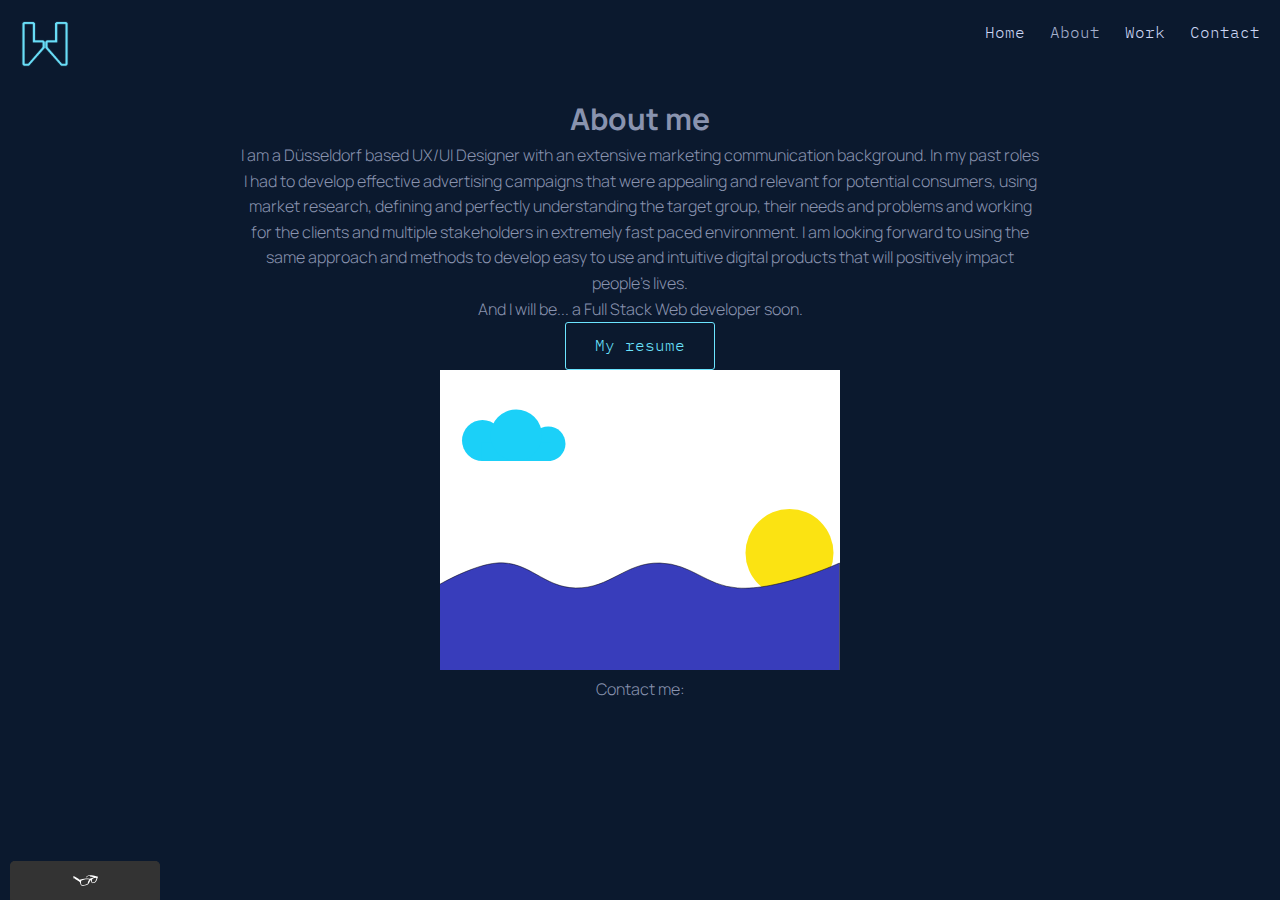
==== commit 8b599307: "fixed errors" ====
--- a/about.html
+++ b/about.html
@@ -4,7 +4,7 @@
 <head>
   <meta charset="utf-8">
   <meta name="viewport" content="width=device-width, initial-scale=1">
-  <title>Intro to Frontend Development</title>
+  <title>About Wojtek Lukowski</title>
   <link rel="stylesheet" type="txt/css" href="https://cdnjs.cloudflare.com/ajax/libs/normalize/8.0.1/normalize.min.css">
   <link rel="preconnect" href="https://fonts.gstatic.com" crossorigin>
   <link href="https://fonts.googleapis.com/css2?family=Manrope:wght@200;300;400;500;600;700;800&display=swap" rel="stylesheet">
@@ -12,7 +12,7 @@
   <link rel="preconnect" href="https://fonts.gstatic.com" crossorigin>
   <link href="https://fonts.googleapis.com/css2?family=IBM+Plex+Mono:wght@300&display=swap" rel="stylesheet">
   <link rel="shortcut icon" type="image/ico" href="img/favicon.ico">
-  <link rel="stylesheet" href="css/style.production.css">
+  <link rel="stylesheet" href="css/style.css">
 </head>
 
 <body>
@@ -102,7 +102,7 @@
     </div>
   </main>
   <footer class="page-footer">
-    <p>Contact me:</p>
+    <p>Contact me:</p><!--
     <div class="social-media">
       <a href="https://github.com/wojtek-lukowski" target="_blank"><svg width="30px" heigth="30px" enable-background="new 0 0 32 32" version="1.1" viewBox="0 0 32 32" xml:space="preserve" xmlns="http://www.w3.org/2000/svg"
           xmlns:xlink="http://www.w3.org/1999/xlink">
@@ -123,7 +123,7 @@
           <path
             d="M449.446,0c34.525,0 62.554,28.03 62.554,62.554l0,386.892c0,34.524 -28.03,62.554 -62.554,62.554l-386.892,0c-34.524,0 -62.554,-28.03 -62.554,-62.554l0,-386.892c0,-34.524 28.029,-62.554 62.554,-62.554l386.892,0Zm-288.985,423.278l0,-225.717l-75.04,0l0,225.717l75.04,0Zm270.539,0l0,-129.439c0,-69.333 -37.018,-101.586 -86.381,-101.586c-39.804,0 -57.634,21.891 -67.617,37.266l0,-31.958l-75.021,0c0.995,21.181 0,225.717 0,225.717l75.02,0l0,-126.056c0,-6.748 0.486,-13.492 2.474,-18.315c5.414,-13.475 17.767,-27.434 38.494,-27.434c27.135,0 38.007,20.707 38.007,51.037l0,120.768l75.024,0Zm-307.552,-334.556c-25.674,0 -42.448,16.879 -42.448,39.002c0,21.658 16.264,39.002 41.455,39.002l0.484,0c26.165,0 42.452,-17.344 42.452,-39.002c-0.485,-22.092 -16.241,-38.954 -41.943,-39.002Z" />
         </svg></a>
-    </div>
+    </div>-->
   </footer>
   <script src="js/tota11y.min.js"></script>
 </body>
--- a/css/style.css
+++ b/css/style.css
@@ -0,0 +1,423 @@
+/*
+background: #0B192E;
+font: #CDD7F5;
+blue: #6CE4FE;
+green: #64ffda;
+*/
+
+:root {
+  --background-color: #0B192E;
+  --light-grey: #CDD7F5;
+  --dark-grey: #8993AF;
+  --neon-blue: #6CE4FE;
+  --button-hover: #233043;
+  --grid-item: #081220;
+  --font: 'Manrope';
+  --font-button: 'IBM Plex Mono';
+}
+
+
+
+/* css reset */
+html, body, div, span, applet, object, iframe,
+h1, h2, h3, h4, h5, h6, p, blockquote, pre,
+a, abbr, acronym, address, big, cite, code,
+del, dfn, em, img, ins, kbd, q, s, samp,
+small, strike, strong, sub, sup, tt, var,
+b, u, i, center,
+dl, dt, dd, ol, ul, li,
+fieldset, form, label, legend,
+table, caption, tbody, tfoot, thead, tr, th, td,
+article, aside, canvas, details, embed,
+figure, figcaption, footer, header, hgroup,
+menu, nav, output, ruby, section, summary,
+time, mark, audio, video {
+  margin: 0;
+  padding: 0;
+  border: 0;
+  font-size: 100%;
+  font: inherit;
+  vertical-align: baseline;
+}
+
+/* HTML5 display-role reset for older browsers */
+article, aside, details, figcaption, figure,
+footer, header, hgroup, menu, nav, section {
+  display: block;
+}
+
+* {
+  box-sizing: border-box;
+}
+
+body {
+  line-height: 1;
+}
+
+ol, ul {
+  list-style: none;
+}
+
+blockquote, q {
+  quotes: none;
+}
+
+blockquote:before, blockquote:after,
+q:before, q:after {
+  content: '';
+  content: none;
+}
+
+table {
+  border-collapse: collapse;
+  border-spacing: 0;
+}
+/* end of css reset */
+
+body {
+  background-color: var(--background-color);
+  font-family: var(--font), sans-serif;
+  font-size: 16px;
+  font-weight: 300;
+  line-height: 1.6;
+  color: var(--dark-grey);
+}
+
+h1 {
+  font-size: 30px;
+  font-weight: 700;
+}
+
+h2 {
+  font-size: 24px;
+  font-weight: 600;
+}
+
+h3 {
+  font-size: 18px;
+  font-weight: 600;
+}
+
+.light-grey {
+  color: var(--light-grey);
+}
+
+a, a:visited {
+  color: var(--light-grey);
+  text-decoration: none;
+  transition: color .2s, text-decoration .2s;
+}
+
+a:hover, a:focus, a:active {
+  color: var(--neon-blue);
+  text-decoration: underline;
+}
+
+button,
+button:visited,
+.button,
+.button:visited {
+  display: inline-block;
+  font-family: var(--font-button), sans-serif;
+  font-size: 16px;
+  min-width: 150px;
+  text-align: center;
+  color: var(--neon-blue);
+  text-decoration: none;
+  background-color: transparent;
+  padding: 10px;
+  border-radius: 3px;
+  border: 1px solid var(--neon-blue);
+  transition: background-color .2s;
+}
+
+button:hover,
+button:focus,
+button.active,
+.button:hover,
+.button:focus,
+.button.active {
+  background-color: var(--button-hover);
+  text-decoration: none;
+  cursor: pointer;
+}
+
+.secondary_button {
+  color: var(--light-grey);
+  border: 1px solid var(--light-grey);
+  display: inline-block;
+}
+
+nav {
+  font-family: 'IBM Plex Mono', sans-serif;
+}
+
+a.navigation-list_item {
+  text-decoration: none;
+}
+
+a.navigation-list_item:hover {
+  text-decoration: underline;
+}
+
+.navigation-list_item--active {
+  text-decoration: none;
+  opacity: 80%;
+}
+
+a.navigation-list_item--active {
+  text-decoration: none;
+}
+
+a.navigation-list_item--active:hover {
+  color: var(--neon-blue);
+  opacity: 80%;
+  text-decoration: none;
+}
+
+input, textarea {
+  font-family: 'Manrope', sans-serif;
+  font-size: 16px;
+  font-weight: 600;
+  min-width: 150px;
+  text-align: center;
+  color: var(--light-grey);
+  background-color: #0B192E;
+  padding: 10px;
+  border-radius: 3px;
+  border: 1px solid var(--light-grey);
+  transition: color, 0.2s;
+}
+
+input, textarea:hover,
+input, textarea:focus,
+input, textarea.active {
+  background-color: var(--button-hover);
+  text-decoration: none;
+}
+
+.about-image {
+  width: 300px;
+  height: auto;
+  float: left;
+}
+
+.profile-img {
+  float: left;
+  margin-right: 40px;
+  width: 200px;
+  border-radius: 50%;
+}
+
+.page-footer {
+  clear: both;
+  display: flex;
+  flex-direction: column;
+  text-align: center;
+}
+
+.header-logo {
+  max-width: 50px;
+  transition: transform .2s;
+}
+
+.header-logo:hover {
+  transform: rotate(5deg);
+  transition-duration: 0.2s;
+}
+
+.profile {
+  max-width: 800px;
+  margin: 0 auto;
+}
+
+.page-header {
+  display: flex;
+  width: 100%;
+  max-width: 1600px;
+  margin: 0 auto;
+  padding: 20px;
+}
+
+.page-header_item {
+  flex: 0 1 200px;
+}
+
+.page-header_item:last-child {
+  flex-grow: 1;
+  text-align: right;
+}
+
+.navigation-list {
+  list-style-type: none;
+}
+
+.navigation-list li {
+  display: inline-block;
+  margin-left: 15px;
+}
+
+.centered {
+  text-align: center;
+  max-width: 800px;
+  margin: 0 auto;
+}
+
+@keyframes color-change {
+  0% {
+    fill: #1BD0F8;
+  }
+
+  25% {
+    fill: #06195F;
+  }
+
+  50% {
+    fill: #37065F;
+  }
+
+  75% {
+    fill: #0DBC34;
+  }
+
+  100% {
+    fill: #EDD70D;
+  }
+}
+
+.cloud {
+  animation-duration: 10s;
+  animation-name: color-change;
+  animation-iteration-count: infinite;
+  animation-direction: alternate;
+  animation-timing-function: linear;
+}
+
+@keyframes observe {
+  from {
+    transform: translate(0 0);
+  }
+
+  to {
+    transform: translate(0, 0);
+  }
+
+  to {
+    transform: translate(-600px, 0);
+  }
+}
+
+.peryskop {
+  animation-duration: 30s;
+  animation-name: observe;
+  animation-direction: alternate;
+  animation-timing-function: linear;
+  animation-iteration-count: infinite;
+}
+
+@keyframes sunrise {
+  from {
+    transform: translate(0 0);
+  }
+
+  to {
+    transform: translate(0, -275px);
+  }
+}
+
+.sun {
+  animation-duration: 25s;
+  animation-name: sunrise;
+  animation-iteration-count: infinite;
+  animation-direction: alternate;
+  animation-timing-function: linear;
+}
+
+@keyframes water-change {
+  from {
+    fill: #383DBB;
+  }
+
+  to {
+    fill: #166658;
+  }
+}
+
+.water {
+  animation-duration: 20s;
+  animation-name: water-change;
+  animation-iteration-count: infinite;
+  animation-direction: alternate;
+  animation-timing-function: linear;
+}
+
+@keyframes entry {
+  0% {
+    left: 100%;
+  }
+
+  70% {
+    left: -10%;
+  }
+
+  100% {
+    left: 0%;
+  }
+}
+
+#welcome {
+  animation-name: entry;
+  animation-duration: 0.5s;
+  animation-fill-mode: forwards;
+  position: relative;
+}
+
+.grid_item {
+  display: inline-block;
+  width: 33%;
+}
+
+@supports (display: grid) {
+  .grid {
+    display: grid;
+    grid-template-columns: 1fr 1fr 1fr;
+    grid-gap: 20px;
+  }
+
+  .grid_item {
+    background-color: var(--grid-item);
+    width: auto;
+    min-height: auto;
+    margin: 0;
+  }
+
+  .grid_item:last-child {
+    grid-column-start: 3;
+    grid-column-end: 3;
+    grid-row-start: 1;
+    grid-row-end: 3;
+  }
+}
+
+@media all and (max-width: 750px) {
+  .grid {
+    grid-template-columns: 1fr 1fr;
+    grid-gap: 15px;
+  }
+
+  .grid_item:last-child {
+    grid-column: auto / auto;
+    grid-row: auto / auto;
+  }
+}
+
+@media all and (max-width: 500px) {
+  .grid {
+    grid-template-columns: 1fr;
+    grid-gap: 10px;
+  }
+
+  h1 {
+    font-size: 22px;
+  }
+}
